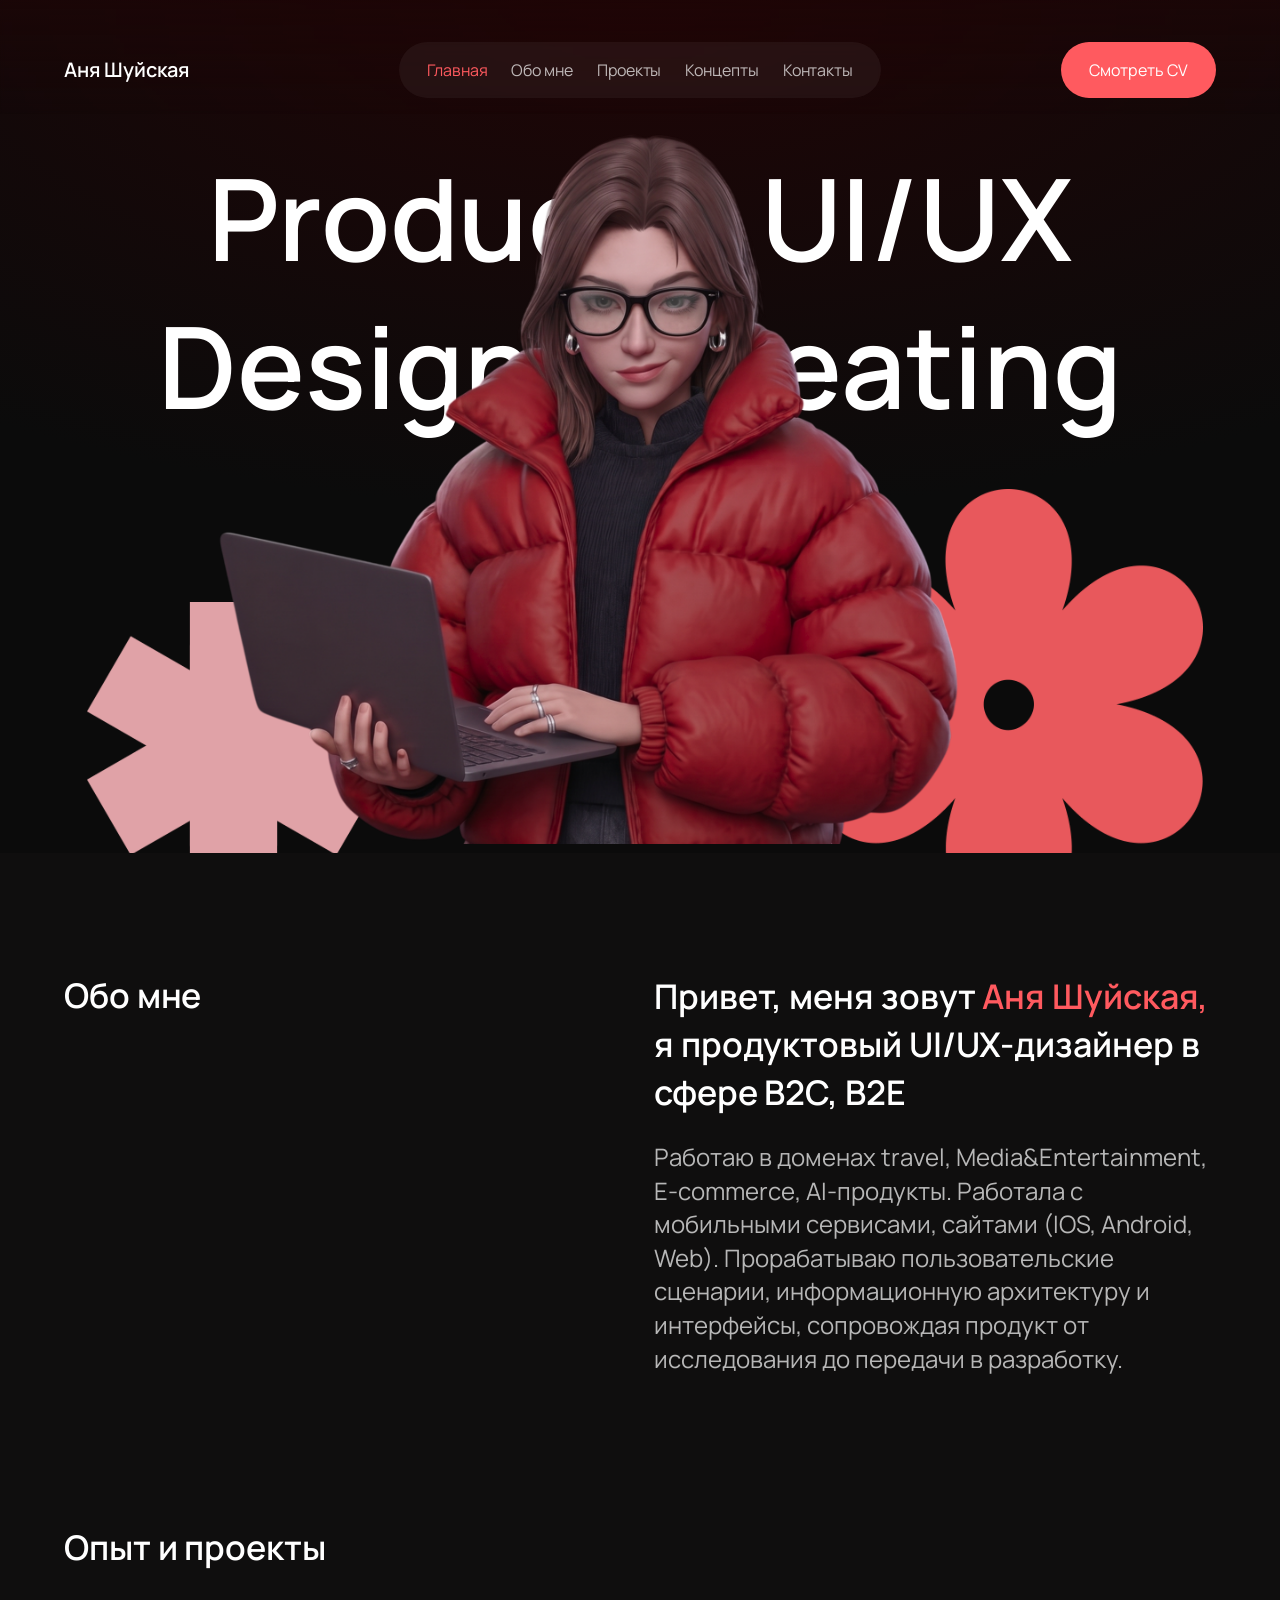
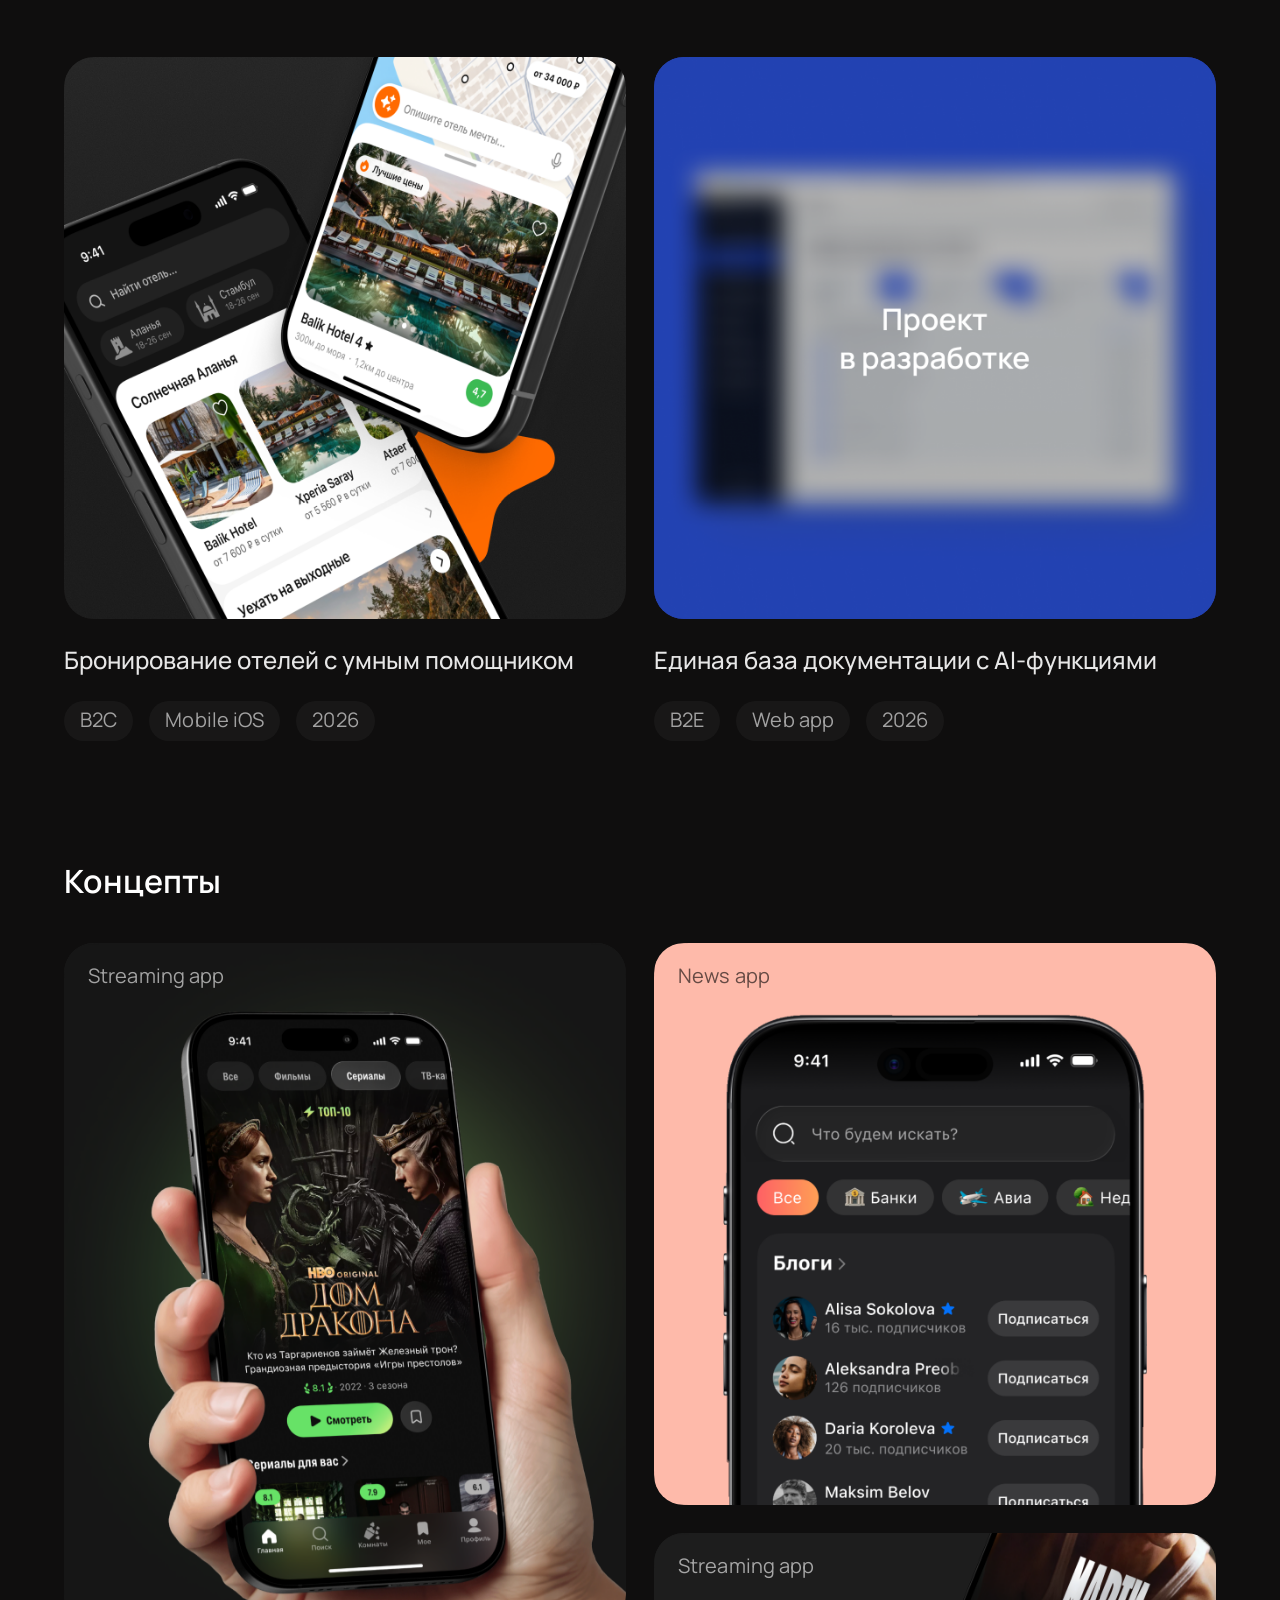
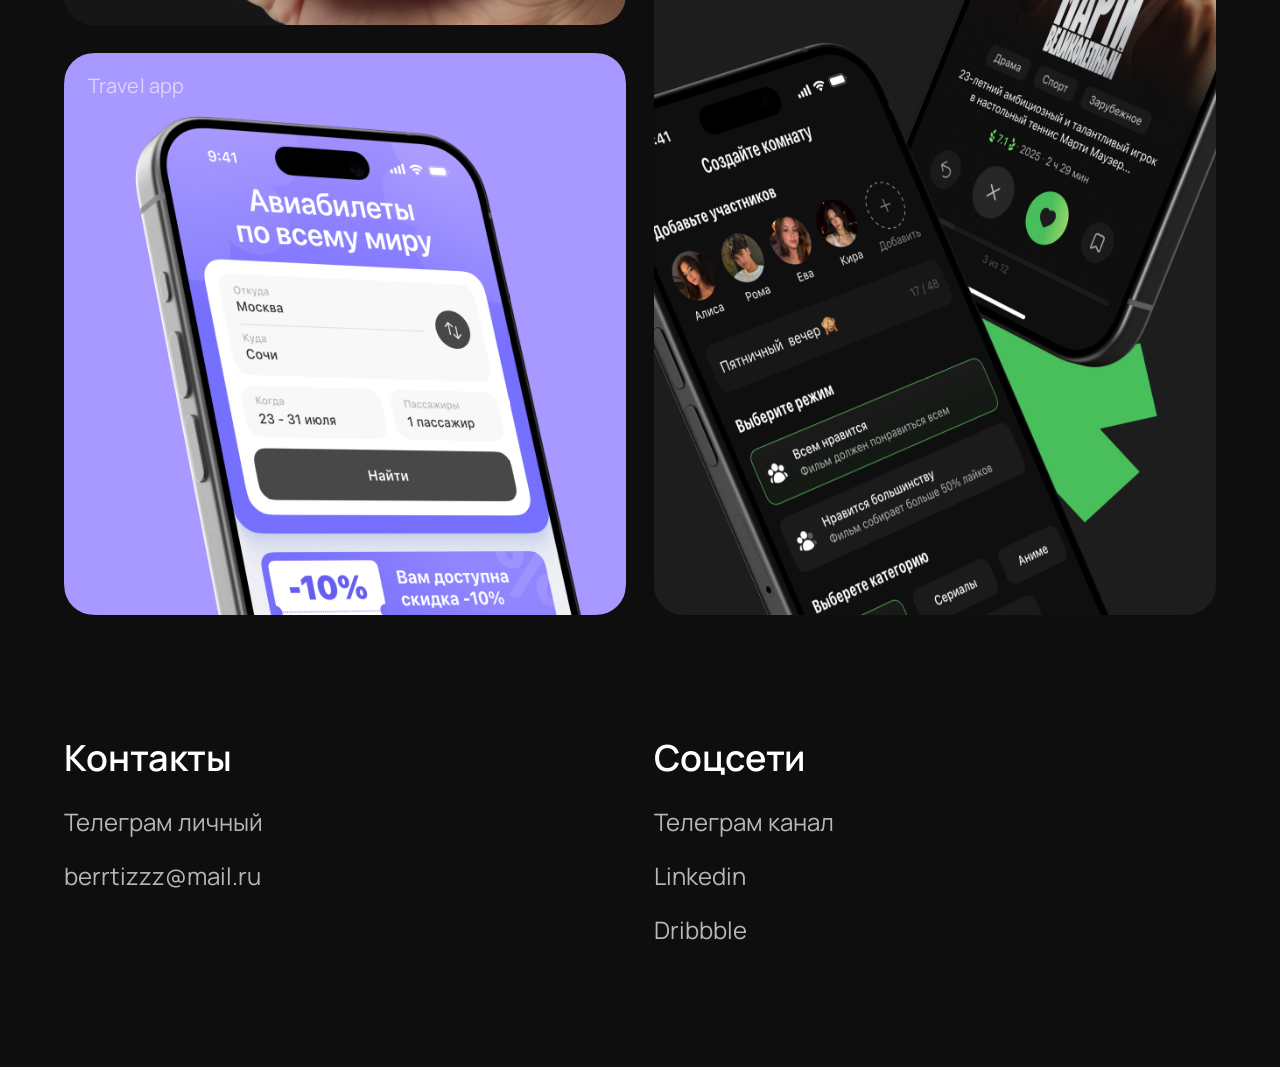
==== index.html @ 4276c3ee "Add files via upload" ====
<!doctype html>
<html lang="ru">
<head>
  <meta charset="utf-8">
  <meta name="viewport" content="width=device-width, initial-scale=1">
  <title>Аня Шуйская — Product & UX/UI Designer</title>
  <meta name="description" content="Аня Шуйская — продуктовый UI/UX-дизайнер в сфере B2C и B2E.">
  <link rel="preconnect" href="https://fonts.googleapis.com">
  <link rel="preconnect" href="https://fonts.gstatic.com" crossorigin>
  <link href="https://fonts.googleapis.com/css2?family=Manrope:wght@400;500;600&display=swap" rel="stylesheet">
  <link rel="stylesheet" href="css/styles.css">
</head>
<body>

  <div class="site-header-bg" aria-hidden="true"></div>

  <header class="site-header">
    <a href="#top" class="logo">Аня Шуйская</a>

    <nav class="nav" id="site-nav" aria-label="Основная навигация">
      <a href="#top" class="nav__link is-active" data-section="top">Главная</a>
      <a href="#about" class="nav__link" data-section="about">Обо мне</a>
      <a href="#projects" class="nav__link" data-section="projects">Проекты</a>
      <a href="#concepts" class="nav__link" data-section="concepts">Концепты</a>
      <a href="#contacts" class="nav__link" data-section="contacts">Контакты</a>
    </nav>

    <div class="header-actions">
      <a href="assets/cv-anna-shuiskaya.pdf" class="btn-cv" target="_blank" rel="noopener" aria-label="Смотреть CV">
        <span class="btn-cv__full">Смотреть CV</span>
        <span class="btn-cv__short" aria-hidden="true">CV</span>
      </a>

      <button type="button" class="burger" aria-label="Открыть меню" aria-expanded="false" aria-controls="site-nav">
        <svg class="burger__icon burger__icon--open" width="24" height="24" viewBox="0 0 24 24" fill="none" aria-hidden="true"><path d="M3.75 6.75h16.5M3.75 12h16.5M3.75 17.25h16.5" stroke="currentColor" stroke-width="1.5" stroke-linecap="round" stroke-linejoin="round"/></svg>
        <svg class="burger__icon burger__icon--close" width="24" height="24" viewBox="0 0 24 24" fill="none" aria-hidden="true"><path d="M6 6l12 12M18 6 6 18" stroke="currentColor" stroke-width="1.5" stroke-linecap="round" stroke-linejoin="round"/></svg>
      </button>
    </div>
  </header>

  <!-- Фиксированный градиент снизу экрана (только мобильная версия) -->
  <div class="site-footer-fade" aria-hidden="true"></div>

  <main>

    <!-- Hero -->
    <section id="top" class="hero section" data-section="top">
      <!-- Сцена 1440×960 масштабируется целиком: фигуры, текст и фото не смещаются друг относительно друга -->
      <div class="hero__stage">
        <h1 class="hero__title">
          Product &amp; UI/UX<br>Designer creating
        </h1>
        <img class="hero__shape hero__shape--asterisk" src="assets/shape-asterisk.png" alt="" aria-hidden="true">
        <img class="hero__shape hero__shape--flower" src="assets/shape-flower.png" alt="" aria-hidden="true">
        <img class="hero__figure" src="assets/hero-woman.png" alt="Аня Шуйская с ноутбуком">
      </div>
    </section>

    <!-- Обо мне -->
    <section id="about" class="about section" data-section="about">
      <div class="container about__grid">
        <h2 class="heading">Обо мне</h2>
        <div class="about__text">
          <p class="about__lead">
            Привет, меня зовут <span class="accent">Аня Шуйская,</span>
            я продуктовый UI/UX-дизайнер в сфере B2C, B2E
          </p>
          <p>
            Работаю в доменах travel, Media&amp;Entertainment, E-commerce, AI-продукты. Работала с мобильными сервисами, сайтами (IOS, Android, Web). Прорабатываю пользовательские сценарии, информационную архитектуру и интерфейсы, сопровождая продукт от исследования до передачи в разработку.
          </p>
        </div>
      </div>
    </section>

    <!-- Проекты -->
    <section id="projects" class="projects section" data-section="projects">
      <div class="container">
        <h2 class="heading">Опыт и проекты</h2>

        <div class="projects__grid">
          <article class="project">
            <a href="case-hotel-booking.html" class="media media--square">
              <img src="assets/hotel-booking.png" alt="Экраны приложения бронирования отелей">
            </a>
            <h3 class="project__title"><a href="case-hotel-booking.html">Бронирование отелей с умным помощником</a></h3>
            <ul class="tags">
              <li class="tag">B2C</li>
              <li class="tag">Mobile iOS</li>
              <li class="tag">2026</li>
            </ul>
          </article>

          <article class="project">
            <a href="#" class="media media--square media--wip">
              <img src="assets/wip-project.png" alt="Проект в разработке">
            </a>
            <h3 class="project__title">Единая база документации с AI-функциями</h3>
            <ul class="tags">
              <li class="tag">B2E</li>
              <li class="tag">Web app</li>
              <li class="tag">2026</li>
            </ul>
          </article>
        </div>
      </div>
    </section>

    <!-- Концепты -->
    <section id="concepts" class="concepts section" data-section="concepts">
      <div class="container">
        <h2 class="heading heading--sub">Концепты</h2>

        <div class="concepts__grid">
          <div class="concepts__col">
            <figure class="concept">
              <div class="media media--tall">
                <img src="assets/concept-streaming-dragon.png" alt="Концепт стриминг-приложения, карточка сериала">
                <span class="media__label">Streaming app</span>
              </div>
            </figure>
            <figure class="concept">
              <div class="media media--square">
                <img src="assets/concept-travel.png" alt="Концепт приложения для покупки авиабилетов">
                <span class="media__label">Travel app</span>
              </div>
            </figure>
          </div>

          <div class="concepts__col">
            <figure class="concept">
              <div class="media media--square">
                <img src="assets/concept-news.png" alt="Концепт новостного приложения, лента блогов">
                <span class="media__label media__label--dark">News app</span>
              </div>
            </figure>
            <figure class="concept">
              <div class="media media--tall">
                <img src="assets/concept-streaming-party.png" alt="Концепт приложения для совместного просмотра">
                <span class="media__label">Streaming app</span>
              </div>
            </figure>
          </div>
        </div>
      </div>
    </section>

    <!-- Контакты -->
    <section id="contacts" class="contacts section" data-section="contacts">
      <div class="container contacts__grid">
        <div>
          <h2 class="heading heading--small">Контакты</h2>
          <ul class="contacts__list">
            <li><a href="https://t.me/" target="_blank" rel="noopener">Телеграм личный</a></li>
            <li><a href="mailto:berrtizzz@mail.ru">berrtizzz@mail.ru</a></li>
          </ul>
        </div>

        <div>
          <h2 class="heading heading--small">Соцсети</h2>
          <ul class="contacts__list">
            <li><a href="https://t.me/" target="_blank" rel="noopener">Телеграм канал</a></li>
            <li><a href="https://www.linkedin.com/" target="_blank" rel="noopener">Linkedin</a></li>
            <li><a href="https://dribbble.com/" target="_blank" rel="noopener">Dribbble</a></li>
          </ul>
        </div>
      </div>
    </section>

  </main>

  <script src="js/main.js"></script>
</body>
</html>
---- css/styles.css ----
/* ==========================================================================
   Аня Шуйская — главная страница
   ========================================================================== */

:root {
  --bg: #0f0e0e;
  --text: #ffffff;
  --text-muted: rgba(255, 255, 255, 0.7);
  --text-soft: rgba(255, 255, 255, 0.6);
  --accent: #ff5a5f;
  --card: rgba(255, 255, 255, 0.04);
  --radius: 30px;
  --container: 1312px;
  --header-h: 56px;
  --header-top: 42px;
  --ease: cubic-bezier(0.22, 1, 0.36, 1);
}

*,
*::before,
*::after {
  box-sizing: border-box;
}

html {
  scroll-behavior: smooth;
  background: var(--bg);
}

body {
  margin: 0;
  background: var(--bg);
  color: var(--text);
  font-family: "Manrope", system-ui, -apple-system, "Segoe UI", sans-serif;
  font-weight: 400;
  line-height: 1.4;
  -webkit-font-smoothing: antialiased;
}

img {
  display: block;
  max-width: 100%;
  height: auto;
}

a {
  color: inherit;
  text-decoration: none;
}

h1, h2, h3, p, ul {
  margin: 0;
  padding: 0;
}

ul {
  list-style: none;
}

/* ---------- Layout ---------- */

.section {
  position: relative;
  scroll-margin-top: 120px;
}

.container {
  width: min(100% - 128px, var(--container));
  margin-inline: auto;
}

.heading {
  font-size: 34px;
  font-weight: 600;
  line-height: 1.3;
  letter-spacing: -0.085px;
  color: var(--text);
}

.heading--sub {
  font-size: 32px;
  letter-spacing: -0.08px;
}

.heading--small {
  font-size: 36px;
  font-weight: 600;
  line-height: 1.3;
  letter-spacing: -0.09px;
  margin-bottom: 24px;
}

/* ---------- Header (фиксирована сверху) ---------- */

/* Полупрозрачная градиентная полоса-подложка под шапкой */
.site-header-bg {
  position: fixed;
  top: 0;
  left: 0;
  right: 0;
  height: 114px;
  z-index: 99;
  pointer-events: none;
  -webkit-backdrop-filter: blur(2px);
  backdrop-filter: blur(2px);
  background: linear-gradient(
    to bottom,
    rgba(31, 5, 6, 0.55) 0%,
    rgba(15, 14, 14, 0) 100%
  );
}

.site-header {
  position: fixed;
  top: var(--header-top);
  left: 0;
  right: 0;
  z-index: 100;
  width: min(100% - 128px, var(--container));
  margin-inline: auto;
  height: var(--header-h);
  display: flex;
  align-items: center;
  justify-content: space-between;
  pointer-events: none;
}

.site-header > * {
  pointer-events: auto;
}

.logo {
  font-size: 20px;
  font-weight: 600;
  line-height: 1.3;
  white-space: nowrap;
  transition: opacity 0.3s var(--ease);
}

.logo:hover {
  opacity: 0.75;
}

.nav {
  position: absolute;
  left: 50%;
  top: 50%;
  transform: translate(-50%, -50%);
  display: flex;
  align-items: center;
  gap: 24px;
  height: var(--header-h);
  padding: 0 28px;
  border-radius: var(--radius);
  background: rgba(255, 255, 255, 0.05);
  -webkit-backdrop-filter: blur(2px);
  backdrop-filter: blur(2px);
  font-size: 16px;
  letter-spacing: -0.08px;
  white-space: nowrap;
}

.nav__link {
  color: var(--text-muted);
  transition: color 0.35s var(--ease);
}

.nav__link:hover {
  color: var(--text);
}

.nav__link.is-active {
  color: var(--accent);
}

.btn-cv {
  display: inline-flex;
  align-items: center;
  height: 56px;
  padding: 0 28px;
  border-radius: var(--radius);
  background: var(--accent);
  color: var(--text);
  font-size: 16px;
  letter-spacing: 0.08px;
  white-space: nowrap;
  transition: transform 0.3s var(--ease), filter 0.3s var(--ease);
}

.btn-cv:hover {
  transform: translateY(-2px);
  filter: brightness(1.08);
}

/* Группа справа в шапке: кнопка CV (+ бургер на мобильной версии) */
.header-actions {
  display: flex;
  align-items: center;
  gap: 8px;
}

.btn-cv__short,
.burger,
.site-footer-fade {
  display: none;
}

.burger {
  align-items: center;
  justify-content: center;
  width: 56px;
  height: 44px;
  padding: 0;
  border: 0;
  border-radius: var(--radius);
  background: rgba(255, 255, 255, 0.05);
  -webkit-backdrop-filter: blur(2px);
  backdrop-filter: blur(2px);
  color: var(--text);
  cursor: pointer;
  -webkit-tap-highlight-color: transparent;
}

.burger__icon--close {
  display: none;
}

/* ---------- Hero ---------- */

/* Вся композиция собрана на сцене 1440×960 (как в макете) и масштабируется
   пропорционально ширине экрана (но не больше 1440px): --u = 1 «пиксель макета». */
.hero {
  position: relative;
  overflow: hidden;
  container-type: inline-size;
  background: radial-gradient(
    ellipse 90% 60% at 50% 0%,
    rgba(31, 5, 6, 1) 0%,
    rgba(11, 11, 11, 1) 100%
  );
  text-align: center;
}

.hero__stage {
  --u: calc(min(100cqw, 1440px) / 1440);
  position: relative;
  width: calc(var(--u) * 1440);
  height: calc(var(--u) * 960);
  margin-inline: auto;
}

/* Заголовок и декоративные фигуры лежат в одном слое позади фото */
.hero__title {
  position: absolute;
  left: 0;
  top: calc(var(--u) * 162);
  z-index: 1;
  width: 100%;
  font-size: calc(var(--u) * 128);
  font-weight: 600;
  line-height: 1.3;
  letter-spacing: -0.0025em;
  white-space: nowrap;
}

.hero__shape {
  position: absolute;
  z-index: 1;
  max-width: none;
  pointer-events: none;
  user-select: none;
}

.hero__shape--asterisk {
  left: calc(var(--u) * 98);
  top: calc(var(--u) * 677);
  width: calc(var(--u) * 330);
}

.hero__shape--flower {
  left: calc(var(--u) * 916);
  top: calc(var(--u) * 550);
  width: calc(var(--u) * 437);
}

/* Фото — поверх текста и фигур, с нахлёстом, как в макете */
.hero__figure {
  position: absolute;
  left: calc(var(--u) * 135);
  top: calc(var(--u) * 98);
  z-index: 2;
  width: calc(var(--u) * 1142);
  max-width: none;
  height: auto;
  pointer-events: none;
  user-select: none;
}

/* ---------- Обо мне ---------- */

.about {
  background: var(--bg);
  padding: 120px 0 0;
}

.about__grid {
  display: grid;
  grid-template-columns: 1fr 1fr;
  gap: 28px;
  align-items: start;
}

.about__text {
  display: flex;
  flex-direction: column;
  gap: 24px;
  font-size: 24px;
  color: var(--text-muted);
}

.about__text p {
  line-height: 1.4;
}

.about__lead {
  font-size: 34px;
  font-weight: 600;
  letter-spacing: -0.085px;
  color: var(--text);
}

.accent {
  color: var(--accent);
}

/* ---------- Проекты ---------- */

.projects {
  padding: 150px 0 80px;
}

.projects__grid {
  margin-top: 88px;
  display: grid;
  grid-template-columns: 1fr 1fr;
  gap: 28px;
}

.project__title a {
  transition: color 0.3s var(--ease);
}

.project__title a:hover {
  color: var(--accent);
}

.project__title {
  margin-top: 24px;
  font-size: 24px;
  font-weight: 500;
  line-height: 1.4;
  color: rgba(255, 255, 255, 0.9);
}

/* Общий контейнер для картинки: обрезает масштаб по рамке */
.media {
  position: relative;
  display: block;
  overflow: hidden;
  border-radius: var(--radius);
  background: var(--card);
}

.media img {
  width: 100%;
  height: 100%;
  object-fit: cover;
  transition: transform 0.6s var(--ease);
  will-change: transform;
}

.media:hover img {
  transform: scale(1.05);
}

.media--square {
  aspect-ratio: 1 / 1;
}

.media--tall {
  aspect-ratio: 642 / 779;
}

.media--wip {
  background: #2a3fa8;
}

.tags {
  margin-top: 24px;
  display: flex;
  flex-wrap: wrap;
  gap: 16px;
}

.tag {
  padding: 6px 16px 8px;
  border-radius: var(--radius);
  background: var(--card);
  color: var(--text-soft);
  font-size: 20px;
  letter-spacing: 0.1px;
  line-height: 1.3;
}

/* ---------- Концепты ---------- */

.concepts {
  padding: 40px 0 0;
}

/* Неровная «кирпичная» сетка: два независимых столбца,
   в каждом — одна высокая и одна квадратная карточка в своём порядке. */
.concepts__grid {
  margin-top: 40px;
  display: flex;
  gap: 28px;
}

.concepts__col {
  display: flex;
  flex-direction: column;
  flex: 1 1 0;
  min-width: 0;
  gap: 28px;
}

.concept {
  margin: 0;
  position: relative;
}

.concept .media {
  background: #1d1d1d;
}

/* Подпись — отдельный слой поверх фото, не вложена в <img>,
   поэтому не увеличивается вместе с ним при наведении. */
.media__label {
  position: absolute;
  top: 20px;
  left: 24px;
  z-index: 2;
  font-size: 20px;
  letter-spacing: 0.1px;
  line-height: 1.3;
  color: var(--text-soft);
  pointer-events: none;
}

.media__label--dark {
  color: rgba(0, 0, 0, 0.6);
}

/* ---------- Контакты ---------- */

.contacts {
  padding: 120px 0 120px;
}

.contacts__grid {
  display: grid;
  grid-template-columns: 1fr 1fr;
  gap: 28px;
}

.contacts__list {
  display: flex;
  flex-direction: column;
  gap: 20px;
  font-size: 24px;
  line-height: 34px;
  color: var(--text-muted);
}

.contacts__list a {
  display: inline-block;
  transition: color 0.3s var(--ease);
}

.contacts__list a:hover {
  color: #ff5a5f;
}

/* ---------- Адаптив: только базовые правки для узких экранов ---------- */

@media (max-width: 1100px) {
  .nav {
    gap: 16px;
    padding: 0 18px;
    font-size: 14px;
  }
  .btn-cv {
    height: 44px;
    padding: 0 20px;
    font-size: 14px;
  }
}

/* ---------- Мобильная версия (макет 393px) ---------- */

@media (max-width: 860px) {
  :root {
    --header-top: 62px;
    --header-h: 44px;
    --radius: 30px;
    --radius-card: 16.869px;
  }

  .container {
    width: min(100% - 32px, var(--container));
  }

  /* Заголовки разделов */
  .heading,
  .heading--sub,
  .heading--small {
    font-size: 20px;
    line-height: 1.4;
    letter-spacing: -0.05px;
  }

  .heading--small {
    margin-bottom: 12px;
  }

  /* --- Шапка --- */
  .site-header-bg {
    height: 106px;
  }

  .site-header {
    width: min(100% - 32px, var(--container));
  }

  .logo {
    font-size: 16px;
  }

  .btn-cv {
    justify-content: center;
    width: 56px;
    height: 44px;
    padding: 0;
    font-size: 14px;
    letter-spacing: 0.07px;
  }

  .btn-cv__full {
    display: none;
  }

  .btn-cv__short {
    display: inline;
  }

  .burger {
    display: inline-flex;
  }

  .site-header.is-open .burger__icon--open {
    display: none;
  }

  .site-header.is-open .burger__icon--close {
    display: block;
  }

  /* Навигация превращается в выпадающее меню под бургером */
  .nav {
    position: fixed;
    top: calc(var(--header-top) + var(--header-h) + 8px);
    left: 16px;
    right: 16px;
    transform: translateY(-8px);
    height: auto;
    flex-direction: column;
    align-items: stretch;
    gap: 0;
    padding: 8px;
    border-radius: 24px;
    background: rgba(22, 22, 22, 0.92);
    -webkit-backdrop-filter: blur(20px);
    backdrop-filter: blur(20px);
    font-size: 18px;
    opacity: 0;
    visibility: hidden;
    pointer-events: none;
    transition: opacity 0.3s var(--ease), transform 0.3s var(--ease), visibility 0s linear 0.3s;
  }

  .site-header.is-open .nav {
    transform: none;
    opacity: 1;
    visibility: visible;
    pointer-events: auto;
    transition: opacity 0.3s var(--ease), transform 0.3s var(--ease), visibility 0s;
  }

  .nav__link {
    padding: 14px 16px;
    border-radius: 16px;
  }

  .nav__link.is-active {
    background: rgba(255, 255, 255, 0.05);
  }

  /* --- Hero: сцена 393×815, масштабируется по ширине (не шире 600px) --- */
  .hero__stage {
    --u: calc(min(100cqw, 600px) / 393);
    width: calc(var(--u) * 393);
    height: calc(var(--u) * 815);
  }

  .hero__title {
    top: calc(var(--u) * 158);
    font-size: calc(var(--u) * 40);
    letter-spacing: -0.0025em;
  }

  .hero__shape--asterisk {
    left: calc(var(--u) * -82);
    top: calc(var(--u) * 426);
    width: calc(var(--u) * 212);
    transform: rotate(15deg);
  }

  .hero__shape--flower {
    left: calc(var(--u) * 281);
    top: calc(var(--u) * 360);
    width: calc(var(--u) * 184);
  }

  .hero__figure {
    left: calc(var(--u) * -183);
    top: calc(var(--u) * 247);
    width: calc(var(--u) * 758);
    height: calc(var(--u) * 580);
    object-fit: fill;
  }

  /* --- Обо мне --- */
  .about {
    padding: 36px 0 0;
  }

  .about__grid {
    grid-template-columns: 1fr;
    gap: 36px;
  }

  .about__text {
    gap: 24px;
    font-size: 16px;
    letter-spacing: -0.08px;
  }

  .about__lead {
    font-size: 20px;
    letter-spacing: -0.05px;
  }

  /* --- Проекты --- */
  .projects {
    padding: 4px 0 0;
  }

  .projects__grid {
    margin-top: 23px;
    grid-template-columns: 1fr;
    gap: 36px;
  }

  .project__title {
    margin-top: 16px;
    font-size: 20px;
  }

  .tags {
    margin-top: 12px;
    gap: 8px;
  }

  .tag {
    font-size: 14px;
    letter-spacing: 0.07px;
  }

  /* Все фото в проектах и концептах — квадратные */
  .media {
    border-radius: var(--radius-card);
  }

  .media--square,
  .media--tall {
    aspect-ratio: 1 / 1;
  }

  /* --- Концепты: один столбец, карточки идут подряд --- */
  .concepts {
    padding: 36px 0 0;
  }

  .concepts__grid {
    margin-top: 36px;
    flex-direction: column;
    gap: 16px;
  }

  .concepts__col {
    display: contents;
  }

  .media__label {
    top: 12px;
    left: 14px;
    font-size: 14px;
    letter-spacing: 0.07px;
  }

  /* --- Контакты --- */
  .contacts {
    padding: 36px 0 36px;
  }

  .contacts__grid {
    grid-template-columns: 1fr;
    gap: 36px;
  }

  .contacts__list {
    gap: 12px;
    font-size: 15px;
    line-height: 1.4;
    letter-spacing: 0.075px;
  }

  /* --- Постоянный фиксированный градиент снизу экрана --- */
  .site-footer-fade {
    display: block;
    position: fixed;
    left: 0;
    right: 0;
    bottom: 0;
    height: calc(56px + env(safe-area-inset-bottom, 0px));
    z-index: 99;
    pointer-events: none;
    background: linear-gradient(to top, #0f0e0e 0%, rgba(15, 14, 14, 0) 100%);
  }
}

@media (prefers-reduced-motion: reduce) {
  html {
    scroll-behavior: auto;
  }
  .media img,
  .nav__link,
  .btn-cv,
  .contacts__list a {
    transition: none;
  }
  .media:hover img {
    transform: none;
  }
}
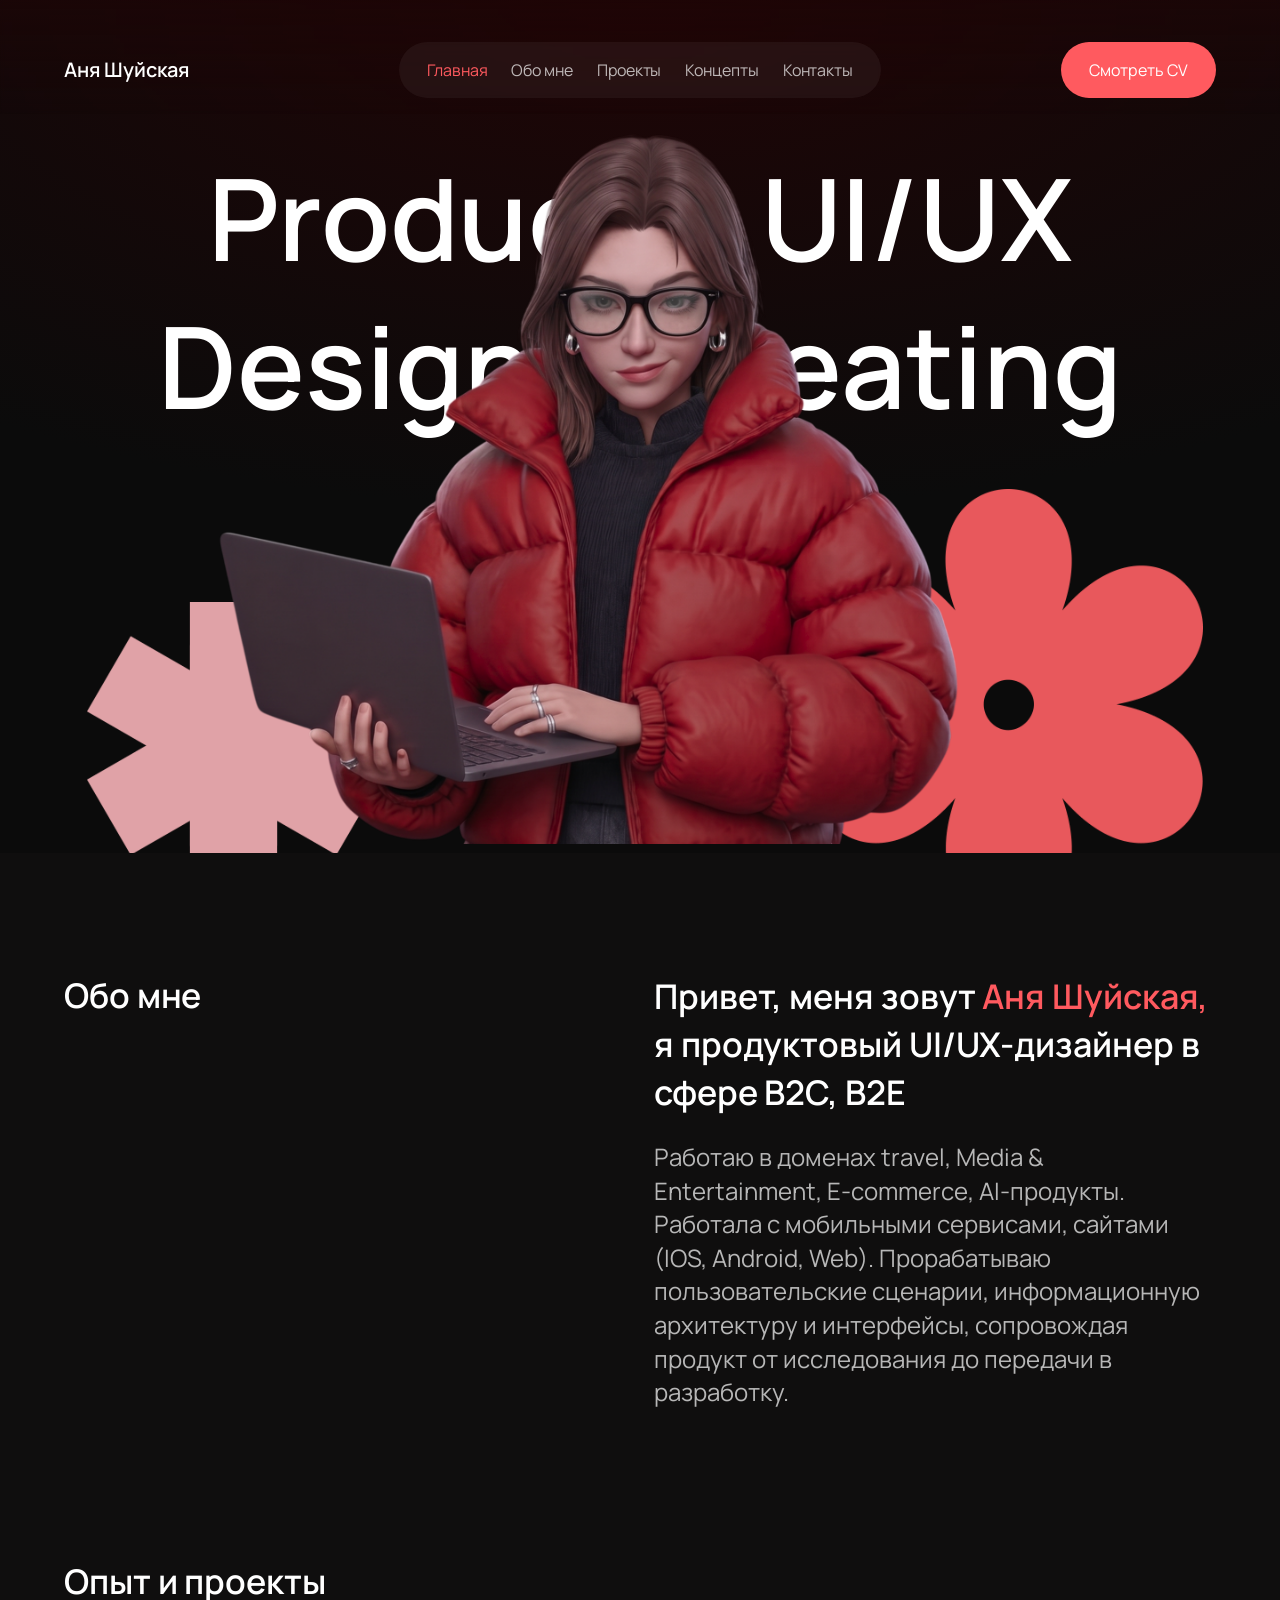
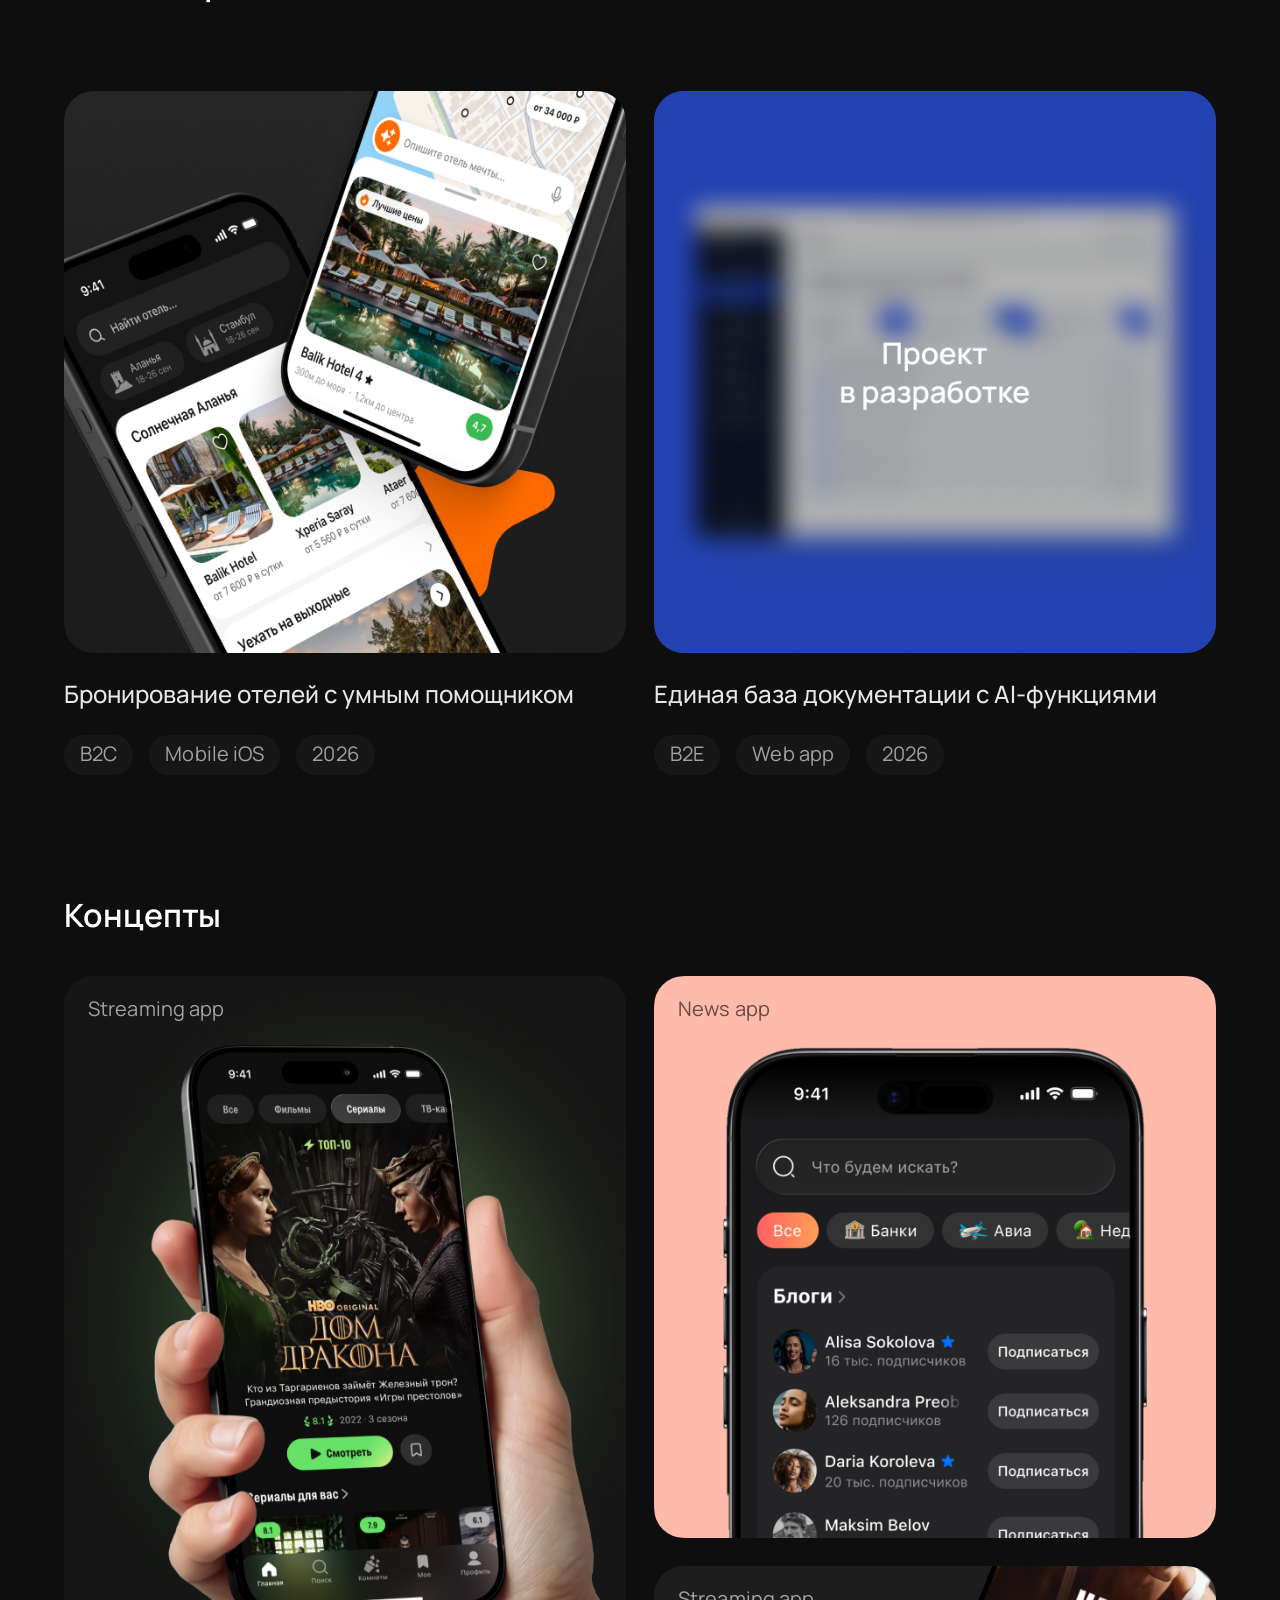
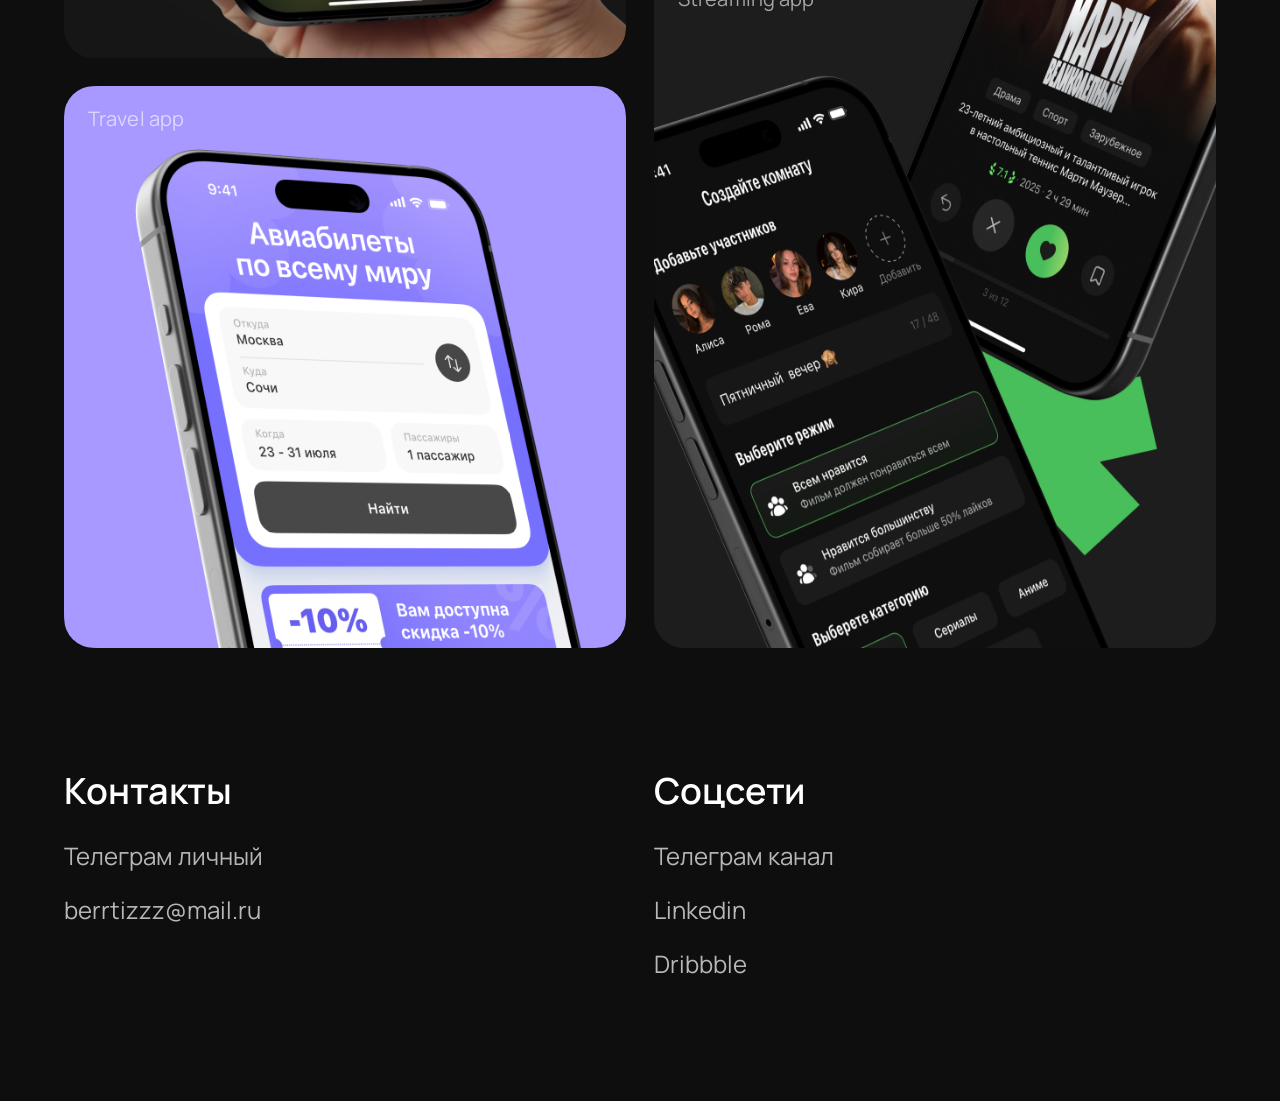
==== commit 797c2884: "Add files via upload" ====
--- a/index.html
+++ b/index.html
@@ -9,6 +9,7 @@
   <link rel="preconnect" href="https://fonts.gstatic.com" crossorigin>
   <link href="https://fonts.googleapis.com/css2?family=Manrope:wght@400;500;600&display=swap" rel="stylesheet">
   <link rel="stylesheet" href="css/styles.css">
+  <link rel="stylesheet" href="css/cursor.css">
 </head>
 <body>
 
@@ -30,16 +31,12 @@
         <span class="btn-cv__full">Смотреть CV</span>
         <span class="btn-cv__short" aria-hidden="true">CV</span>
       </a>
-
-      <button type="button" class="burger" aria-label="Открыть меню" aria-expanded="false" aria-controls="site-nav">
-        <svg class="burger__icon burger__icon--open" width="24" height="24" viewBox="0 0 24 24" fill="none" aria-hidden="true"><path d="M3.75 6.75h16.5M3.75 12h16.5M3.75 17.25h16.5" stroke="currentColor" stroke-width="1.5" stroke-linecap="round" stroke-linejoin="round"/></svg>
-        <svg class="burger__icon burger__icon--close" width="24" height="24" viewBox="0 0 24 24" fill="none" aria-hidden="true"><path d="M6 6l12 12M18 6 6 18" stroke="currentColor" stroke-width="1.5" stroke-linecap="round" stroke-linejoin="round"/></svg>
+      <button type="button" class="btn-burger" aria-label="Открыть меню" aria-expanded="false" aria-controls="site-nav">
+        <svg class="btn-burger__icon btn-burger__icon--open" width="24" height="24" viewBox="0 0 24 24" fill="none" aria-hidden="true"><path d="M3.75 6.75h16.5M3.75 12h16.5m-16.5 5.25h16.5" stroke="currentColor" stroke-width="1.5" stroke-linecap="round" stroke-linejoin="round"/></svg>
+        <svg class="btn-burger__icon btn-burger__icon--close" width="24" height="24" viewBox="0 0 24 24" fill="none" aria-hidden="true"><path d="M6 18 18 6M6 6l12 12" stroke="currentColor" stroke-width="1.5" stroke-linecap="round" stroke-linejoin="round"/></svg>
       </button>
     </div>
   </header>
-
-  <!-- Фиксированный градиент снизу экрана (только мобильная версия) -->
-  <div class="site-footer-fade" aria-hidden="true"></div>
 
   <main>
 
@@ -62,11 +59,11 @@
         <h2 class="heading">Обо мне</h2>
         <div class="about__text">
           <p class="about__lead">
-            Привет, меня зовут <span class="accent">Аня Шуйская,</span>
-            я продуктовый UI/UX-дизайнер в сфере B2C, B2E
+            Привет, меня зовут <span class="accent">Аня Шуйская,</span><br class="br-mobile">
+            я продуктовый UI/UX-дизайнер<br class="br-mobile"> в сфере B2C, B2E
           </p>
           <p>
-            Работаю в доменах travel, Media&amp;Entertainment, E-commerce, AI-продукты. Работала с мобильными сервисами, сайтами (IOS, Android, Web). Прорабатываю пользовательские сценарии, информационную архитектуру и интерфейсы, сопровождая продукт от исследования до передачи в разработку.
+            Работаю в доменах travel, Media &amp; Entertainment, E-commerce, AI-продукты. Работала с мобильными сервисами, сайтами (IOS, Android, Web). Прорабатываю пользовательские сценарии, информационную архитектуру и интерфейсы, сопровождая продукт от исследования до передачи в разработку.
           </p>
         </div>
       </div>
@@ -82,7 +79,7 @@
             <a href="case-hotel-booking.html" class="media media--square">
               <img src="assets/hotel-booking.png" alt="Экраны приложения бронирования отелей">
             </a>
-            <h3 class="project__title"><a href="case-hotel-booking.html">Бронирование отелей с умным помощником</a></h3>
+            <h3 class="project__title"><a href="case-hotel-booking.html">Бронирование отелей с умным<br class="br-mobile"> помощником</a></h3>
             <ul class="tags">
               <li class="tag">B2C</li>
               <li class="tag">Mobile iOS</li>
@@ -94,7 +91,7 @@
             <a href="#" class="media media--square media--wip">
               <img src="assets/wip-project.png" alt="Проект в разработке">
             </a>
-            <h3 class="project__title">Единая база документации с AI-функциями</h3>
+            <h3 class="project__title">Единая база документации<br class="br-mobile"> с AI-функциями</h3>
             <ul class="tags">
               <li class="tag">B2E</li>
               <li class="tag">Web app</li>
@@ -113,7 +110,7 @@
         <div class="concepts__grid">
           <div class="concepts__col">
             <figure class="concept">
-              <div class="media media--tall">
+              <div class="media media--tall media--dragon">
                 <img src="assets/concept-streaming-dragon.png" alt="Концепт стриминг-приложения, карточка сериала">
                 <span class="media__label">Streaming app</span>
               </div>
@@ -150,7 +147,7 @@
         <div>
           <h2 class="heading heading--small">Контакты</h2>
           <ul class="contacts__list">
-            <li><a href="https://t.me/" target="_blank" rel="noopener">Телеграм личный</a></li>
+            <li><a href="https://t.me/berrtizzz" target="_blank" rel="noopener">Телеграм личный</a></li>
             <li><a href="mailto:berrtizzz@mail.ru">berrtizzz@mail.ru</a></li>
           </ul>
         </div>
@@ -158,9 +155,9 @@
         <div>
           <h2 class="heading heading--small">Соцсети</h2>
           <ul class="contacts__list">
-            <li><a href="https://t.me/" target="_blank" rel="noopener">Телеграм канал</a></li>
-            <li><a href="https://www.linkedin.com/" target="_blank" rel="noopener">Linkedin</a></li>
-            <li><a href="https://dribbble.com/" target="_blank" rel="noopener">Dribbble</a></li>
+            <li><a href="https://t.me/ashuiskayaa" target="_blank" rel="noopener">Телеграм канал</a></li>
+            <li><a href="https://www.linkedin.com/in/аня-шуйская-9316ab3b3?utm_source=share_via&amp;utm_content=profile&amp;utm_medium=member_ios" target="_blank" rel="noopener">Linkedin</a></li>
+            <li><a href="https://dribbble.com/ShuiskayaBlin" target="_blank" rel="noopener">Dribbble</a></li>
           </ul>
         </div>
       </div>
@@ -169,5 +166,6 @@
   </main>
 
   <script src="js/main.js"></script>
+  <script src="js/cursor.js"></script>
 </body>
 </html>
--- a/css/styles.css
+++ b/css/styles.css
@@ -192,20 +192,19 @@
   filter: brightness(1.08);
 }
 
-/* Группа справа в шапке: кнопка CV (+ бургер на мобильной версии) */
+.btn-cv__short {
+  display: none;
+}
+
 .header-actions {
   display: flex;
   align-items: center;
   gap: 8px;
 }
 
-.btn-cv__short,
-.burger,
-.site-footer-fade {
+/* Бургер: показывается только на узких экранах */
+.btn-burger {
   display: none;
-}
-
-.burger {
   align-items: center;
   justify-content: center;
   width: 56px;
@@ -221,8 +220,13 @@
   -webkit-tap-highlight-color: transparent;
 }
 
-.burger__icon--close {
+.btn-burger__icon--close,
+.btn-burger[aria-expanded="true"] .btn-burger__icon--open {
   display: none;
+}
+
+.btn-burger[aria-expanded="true"] .btn-burger__icon--close {
+  display: block;
 }
 
 /* ---------- Hero ---------- */
@@ -329,6 +333,10 @@
   color: var(--text);
 }
 
+.br-mobile {
+  display: none;
+}
+
 .accent {
   color: var(--accent);
 }
@@ -506,44 +514,92 @@
   }
 }
 
-/* ---------- Мобильная версия (макет 393px) ---------- */
-
-@media (max-width: 860px) {
-  :root {
-    --header-top: 62px;
-    --header-h: 44px;
-    --radius: 30px;
-    --radius-card: 16.869px;
+/* Шапка с бургером: планшет (вертикальный) и телефон */
+@media (max-width: 1024px) {
+  .site-header {
+    width: min(100% - 32px, var(--container));
+  }
+
+  .btn-burger {
+    display: inline-flex;
+  }
+
+  /* Навигация превращается в выпадающее меню под шапкой */
+  .nav {
+    display: flex;
+    flex-direction: column;
+    align-items: stretch;
+    gap: 0;
+    left: 0;
+    right: 0;
+    top: calc(100% + 8px);
+    height: auto;
+    padding: 8px;
+    transform: translateY(-8px);
+    border-radius: 24px;
+    background: rgba(24, 22, 22, 0.92);
+    -webkit-backdrop-filter: blur(12px);
+    backdrop-filter: blur(12px);
+    font-size: 16px;
+    opacity: 0;
+    visibility: hidden;
+    transition: opacity 0.3s var(--ease), transform 0.3s var(--ease), visibility 0s linear 0.3s;
+  }
+
+  .site-header.is-open .nav {
+    opacity: 1;
+    visibility: visible;
+    transform: none;
+    transition-delay: 0s;
+  }
+
+  .nav__link {
+    padding: 14px 16px;
+    border-radius: 16px;
+  }
+
+  .nav__link:active {
+    background: rgba(255, 255, 255, 0.05);
   }
 
   .container {
     width: min(100% - 32px, var(--container));
   }
-
-  /* Заголовки разделов */
-  .heading,
-  .heading--sub,
-  .heading--small {
+}
+
+/* Одна колонка — только телефон */
+@media (max-width: 600px) {
+  .about__grid,
+  .projects__grid,
+  .contacts__grid {
+    grid-template-columns: 1fr;
+  }
+  .concepts__grid {
+    flex-direction: column;
+  }
+}
+
+/* ---------- Планшет, вертикальная ориентация (макет 834px) ----------
+   Поля 16, расстояние между блоками 48, две колонки по 393 с зазором 16.
+   Шрифты: заголовки блоков 24, основной текст 18, теги/подписи 14. */
+
+@media (min-width: 601px) and (max-width: 1024px) {
+  :root {
+    --header-top: 36px;
+    --header-h: 44px;
+  }
+
+  .section {
+    scroll-margin-top: 44px;
+  }
+
+  /* Шапка: логотип слева, «CV» и бургер справа (56×44) */
+  .site-header-bg {
+    height: 80px;
+  }
+
+  .logo {
     font-size: 20px;
-    line-height: 1.4;
-    letter-spacing: -0.05px;
-  }
-
-  .heading--small {
-    margin-bottom: 12px;
-  }
-
-  /* --- Шапка --- */
-  .site-header-bg {
-    height: 106px;
-  }
-
-  .site-header {
-    width: min(100% - 32px, var(--container));
-  }
-
-  .logo {
-    font-size: 16px;
   }
 
   .btn-cv {
@@ -553,6 +609,7 @@
     padding: 0;
     font-size: 14px;
     letter-spacing: 0.07px;
+    line-height: 1.3;
   }
 
   .btn-cv__full {
@@ -563,127 +620,129 @@
     display: inline;
   }
 
-  .burger {
-    display: inline-flex;
-  }
-
-  .site-header.is-open .burger__icon--open {
-    display: none;
-  }
-
-  .site-header.is-open .burger__icon--close {
-    display: block;
-  }
-
-  /* Навигация превращается в выпадающее меню под бургером */
+  /* Выпадающее меню — компактная панель справа под шапкой */
   .nav {
-    position: fixed;
-    top: calc(var(--header-top) + var(--header-h) + 8px);
-    left: 16px;
-    right: 16px;
-    transform: translateY(-8px);
-    height: auto;
-    flex-direction: column;
-    align-items: stretch;
-    gap: 0;
-    padding: 8px;
-    border-radius: 24px;
-    background: rgba(22, 22, 22, 0.92);
-    -webkit-backdrop-filter: blur(20px);
-    backdrop-filter: blur(20px);
-    font-size: 18px;
-    opacity: 0;
-    visibility: hidden;
+    left: auto;
+    right: 0;
+    width: 320px;
+  }
+
+  /* Заголовки блоков */
+  .heading,
+  .heading--sub,
+  .heading--small {
+    font-size: 24px;
+    line-height: 1.3;
+    letter-spacing: -0.06px;
+  }
+
+  .heading--small {
+    margin-bottom: 16px;
+  }
+
+  /* Hero: сцена 834×1178, 1u = 1px макета, масштабируется по ширине экрана */
+  .hero {
+    background: radial-gradient(
+      ellipse 61.75% 177.75% at 50% 17%,
+      rgba(31, 5, 6, 1) 0%,
+      rgba(11, 11, 11, 1) 100%
+    );
+  }
+
+  .hero__stage {
+    --u: calc(100cqw / 834);
+    width: 100%;
+    height: calc(var(--u) * 1178);
+  }
+
+  /* Красное свечение за фигурой */
+  .hero__stage::before {
+    content: "";
+    position: absolute;
+    left: calc(var(--u) * -103);
+    top: calc(var(--u) * 132);
+    width: calc(var(--u) * 1040);
+    height: calc(var(--u) * 960);
+    background: radial-gradient(
+      ellipse 50% 50% at 50% 50%,
+      rgba(95, 14, 18, 0.45) 0%,
+      rgba(95, 14, 18, 0) 100%
+    );
     pointer-events: none;
-    transition: opacity 0.3s var(--ease), transform 0.3s var(--ease), visibility 0s linear 0.3s;
-  }
-
-  .site-header.is-open .nav {
-    transform: none;
-    opacity: 1;
-    visibility: visible;
-    pointer-events: auto;
-    transition: opacity 0.3s var(--ease), transform 0.3s var(--ease), visibility 0s;
-  }
-
-  .nav__link {
-    padding: 14px 16px;
-    border-radius: 16px;
-  }
-
-  .nav__link.is-active {
-    background: rgba(255, 255, 255, 0.05);
-  }
-
-  /* --- Hero: сцена 393×815, масштабируется по ширине (не шире 600px) --- */
-  .hero__stage {
-    --u: calc(min(100cqw, 600px) / 393);
-    width: calc(var(--u) * 393);
-    height: calc(var(--u) * 815);
-  }
-
+  }
+
+  /* Заголовок центрирован относительно фото (центр фото — x=404) */
   .hero__title {
-    top: calc(var(--u) * 158);
-    font-size: calc(var(--u) * 40);
+    left: calc(var(--u) * 404);
+    top: calc(var(--u) * 132);
+    width: max-content;
+    transform: translateX(-50%);
+    font-size: calc(var(--u) * 64);
     letter-spacing: -0.0025em;
   }
 
   .hero__shape--asterisk {
-    left: calc(var(--u) * -82);
-    top: calc(var(--u) * 426);
-    width: calc(var(--u) * 212);
-    transform: rotate(15deg);
+    left: calc(var(--u) * -9);
+    top: calc(var(--u) * 677);
+    width: calc(var(--u) * 330);
   }
 
   .hero__shape--flower {
-    left: calc(var(--u) * 281);
-    top: calc(var(--u) * 360);
-    width: calc(var(--u) * 184);
+    left: calc(var(--u) * 571);
+    top: calc(var(--u) * 550);
+    width: calc(var(--u) * 437);
   }
 
   .hero__figure {
-    left: calc(var(--u) * -183);
-    top: calc(var(--u) * 247);
-    width: calc(var(--u) * 758);
-    height: calc(var(--u) * 580);
-    object-fit: fill;
-  }
-
-  /* --- Обо мне --- */
+    left: calc(var(--u) * -193);
+    top: calc(var(--u) * 264);
+    width: calc(var(--u) * 1194);
+    height: calc(var(--u) * 914);
+    object-fit: cover;
+    object-position: center bottom;
+  }
+
+  /* Обо мне */
   .about {
-    padding: 36px 0 0;
+    padding: 48px 0 0;
   }
 
   .about__grid {
-    grid-template-columns: 1fr;
-    gap: 36px;
+    gap: 16px;
   }
 
   .about__text {
     gap: 24px;
-    font-size: 16px;
-    letter-spacing: -0.08px;
+    font-size: 18px;
   }
 
   .about__lead {
-    font-size: 20px;
-    letter-spacing: -0.05px;
-  }
-
-  /* --- Проекты --- */
+    font-size: 24px;
+    letter-spacing: -0.06px;
+  }
+
+  .about__lead .br-mobile {
+    display: inline;
+  }
+
+  /* Проекты */
   .projects {
-    padding: 4px 0 0;
+    padding: 48px 0 0;
   }
 
   .projects__grid {
-    margin-top: 23px;
-    grid-template-columns: 1fr;
-    gap: 36px;
+    margin-top: 32px;
+    gap: 16px;
+  }
+
+  .media {
+    border-radius: 24px;
   }
 
   .project__title {
     margin-top: 16px;
-    font-size: 20px;
+    font-size: 18px;
+    line-height: 1.4;
   }
 
   .tags {
@@ -694,31 +753,21 @@
   .tag {
     font-size: 14px;
     letter-spacing: 0.07px;
-  }
-
-  /* Все фото в проектах и концептах — квадратные */
-  .media {
-    border-radius: var(--radius-card);
-  }
-
-  .media--square,
-  .media--tall {
-    aspect-ratio: 1 / 1;
-  }
-
-  /* --- Концепты: один столбец, карточки идут подряд --- */
+    line-height: 1.3;
+  }
+
+  /* Концепты */
   .concepts {
-    padding: 36px 0 0;
+    padding: 48px 0 0;
   }
 
   .concepts__grid {
-    margin-top: 36px;
-    flex-direction: column;
+    margin-top: 32px;
     gap: 16px;
   }
 
   .concepts__col {
-    display: contents;
+    gap: 16px;
   }
 
   .media__label {
@@ -728,14 +777,247 @@
     letter-spacing: 0.07px;
   }
 
-  /* --- Контакты --- */
+  /* Контакты */
   .contacts {
-    padding: 36px 0 36px;
+    padding: 48px 0;
   }
 
   .contacts__grid {
-    grid-template-columns: 1fr;
+    gap: 16px;
+  }
+
+  .contacts__list {
+    gap: 16px;
+    font-size: 18px;
+    line-height: 1.4;
+    letter-spacing: 0;
+  }
+}
+
+/* ---------- Мобильная версия (макет 393px) ---------- */
+
+@media (max-width: 600px) {
+  :root {
+    --header-top: 36px;
+    --header-h: 44px;
+  }
+
+  .section {
+    scroll-margin-top: 44px;
+  }
+
+  /* Шапка: логотип слева, «CV» и бургер справа */
+  .site-header-bg {
+    height: 80px;
+  }
+
+  .logo {
+    position: relative;
+    top: 1.5px;
+    font-size: 16px;
+  }
+
+  .btn-cv {
+    justify-content: center;
+    width: 56px;
+    height: 44px;
+    padding: 0;
+    font-size: 14px;
+    letter-spacing: 0.07px;
+    line-height: 1.3;
+  }
+
+  .btn-cv__full {
+    display: none;
+  }
+
+  .btn-cv__short {
+    display: inline;
+  }
+
+  .nav {
+    top: calc(100% + 8px);
+  }
+
+  /* Hero: сцена 393×815, 1u = 1px макета и масштабируется по ширине экрана */
+  .hero {
+    background: radial-gradient(
+      ellipse 68% 283px at 50% 0,
+      rgba(31, 5, 6, 1) 0%,
+      rgba(11, 11, 11, 1) 100%
+    );
+  }
+
+  .hero__stage {
+    --u: calc(100cqw / 393);
+    width: 100%;
+    height: calc(var(--u) * 815);
+  }
+
+  /* Красное свечение за фигурой */
+  .hero__stage::before {
+    content: "";
+    position: absolute;
+    left: calc(var(--u) * -60);
+    top: calc(var(--u) * 180);
+    width: calc(var(--u) * 513);
+    height: calc(var(--u) * 640);
+    background: radial-gradient(
+      ellipse 50% 50% at 50% 50%,
+      rgba(95, 14, 18, 0.55) 0%,
+      rgba(95, 14, 18, 0) 100%
+    );
+    pointer-events: none;
+  }
+
+  .hero__title {
+    top: calc(var(--u) * 132);
+    font-size: calc(var(--u) * 40);
+    letter-spacing: -0.0025em;
+  }
+
+  .hero__shape--asterisk {
+    left: calc(var(--u) * -83);
+    top: calc(var(--u) * 422);
+    width: calc(var(--u) * 211.65);
+    transform: rotate(15.02deg);
+  }
+
+  .hero__shape--flower {
+    left: calc(var(--u) * 281);
+    top: calc(var(--u) * 360);
+    width: calc(var(--u) * 184);
+  }
+
+  .hero__figure {
+    left: calc(var(--u) * -203);
+    top: calc(var(--u) * 216);
+    width: calc(var(--u) * 798);
+    height: calc(var(--u) * 611);
+    object-fit: cover;
+    object-position: center bottom;
+  }
+
+  /* Заголовки разделов: 20px, 36 сверху, 24 снизу */
+  .heading,
+  .heading--sub,
+  .heading--small {
+    font-size: 20px;
+    line-height: 1.4;
+    letter-spacing: -0.05px;
+  }
+
+  .about {
+    padding: 36px 0 0;
+  }
+
+  .about__grid {
     gap: 36px;
+  }
+
+  .about__text {
+    gap: 24px;
+    font-size: 16px;
+    letter-spacing: -0.08px;
+  }
+
+  .about__text p {
+    line-height: 22px;
+  }
+
+  .about__text .about__lead {
+    line-height: 1.4;
+  }
+
+  .about__lead {
+    font-size: 20px;
+    letter-spacing: -0.05px;
+  }
+
+  .projects {
+    padding: 36px 0 0;
+  }
+
+  .projects__grid {
+    margin-top: 24px;
+    gap: 36px;
+  }
+
+  .media {
+    border-radius: 16px;
+  }
+
+  .media--tall {
+    aspect-ratio: 1 / 1;
+  }
+
+  .project__title {
+    margin-top: 16.5px;
+    font-size: 20px;
+  }
+
+  .tags {
+    margin-top: 12px;
+    gap: 8px;
+  }
+
+  .tag {
+    font-size: 14px;
+    letter-spacing: 0.07px;
+    line-height: 18px;
+  }
+
+  .concepts {
+    padding: 36px 0 0;
+  }
+
+  .concepts__grid {
+    margin-top: 24px;
+    gap: 16px;
+  }
+
+  .concepts__col {
+    gap: 16px;
+  }
+
+  .br-mobile {
+    display: inline;
+  }
+
+  .media--tall img {
+    object-position: 50% 35%;
+  }
+
+  /* Стриминг-карточка: телефон чуть меньше, чтобы подпись не наезжала на него */
+  .concept .media--dragon {
+    background: #171817;
+  }
+
+  .media--dragon img {
+    position: absolute;
+    top: 0;
+    left: 5%;
+    width: 90%;
+    height: auto;
+  }
+
+  .media__label {
+    top: 12px;
+    left: 14px;
+    font-size: 14px;
+    letter-spacing: 0.07px;
+  }
+
+  .contacts {
+    padding: 36px 0;
+  }
+
+  .contacts__grid {
+    gap: 36px;
+  }
+
+  .heading--small {
+    margin-bottom: 12px;
   }
 
   .contacts__list {
@@ -744,19 +1026,6 @@
     line-height: 1.4;
     letter-spacing: 0.075px;
   }
-
-  /* --- Постоянный фиксированный градиент снизу экрана --- */
-  .site-footer-fade {
-    display: block;
-    position: fixed;
-    left: 0;
-    right: 0;
-    bottom: 0;
-    height: calc(56px + env(safe-area-inset-bottom, 0px));
-    z-index: 99;
-    pointer-events: none;
-    background: linear-gradient(to top, #0f0e0e 0%, rgba(15, 14, 14, 0) 100%);
-  }
 }
 
 @media (prefers-reduced-motion: reduce) {
--- a/css/cursor.css
+++ b/css/cursor.css
@@ -0,0 +1,26 @@
+/* ==========================================================================
+   Обычный системный курсор. При клике из точки нажатия вылетают кружочки #EA6064.
+   ========================================================================== */
+
+:root {
+  --cursor-color: #ea6064;
+}
+
+/* Слой для кружочков (живут отдельно от страницы, клики не перехватывают) */
+.cursor-fx-layer {
+  position: fixed;
+  inset: 0;
+  z-index: 2147483646;
+  pointer-events: none;
+  overflow: hidden;
+}
+
+.cursor-fx {
+  position: absolute;
+  top: 0;
+  left: 0;
+  border-radius: 50%;
+  background: var(--cursor-color);
+  pointer-events: none;
+  will-change: transform, opacity;
+}
